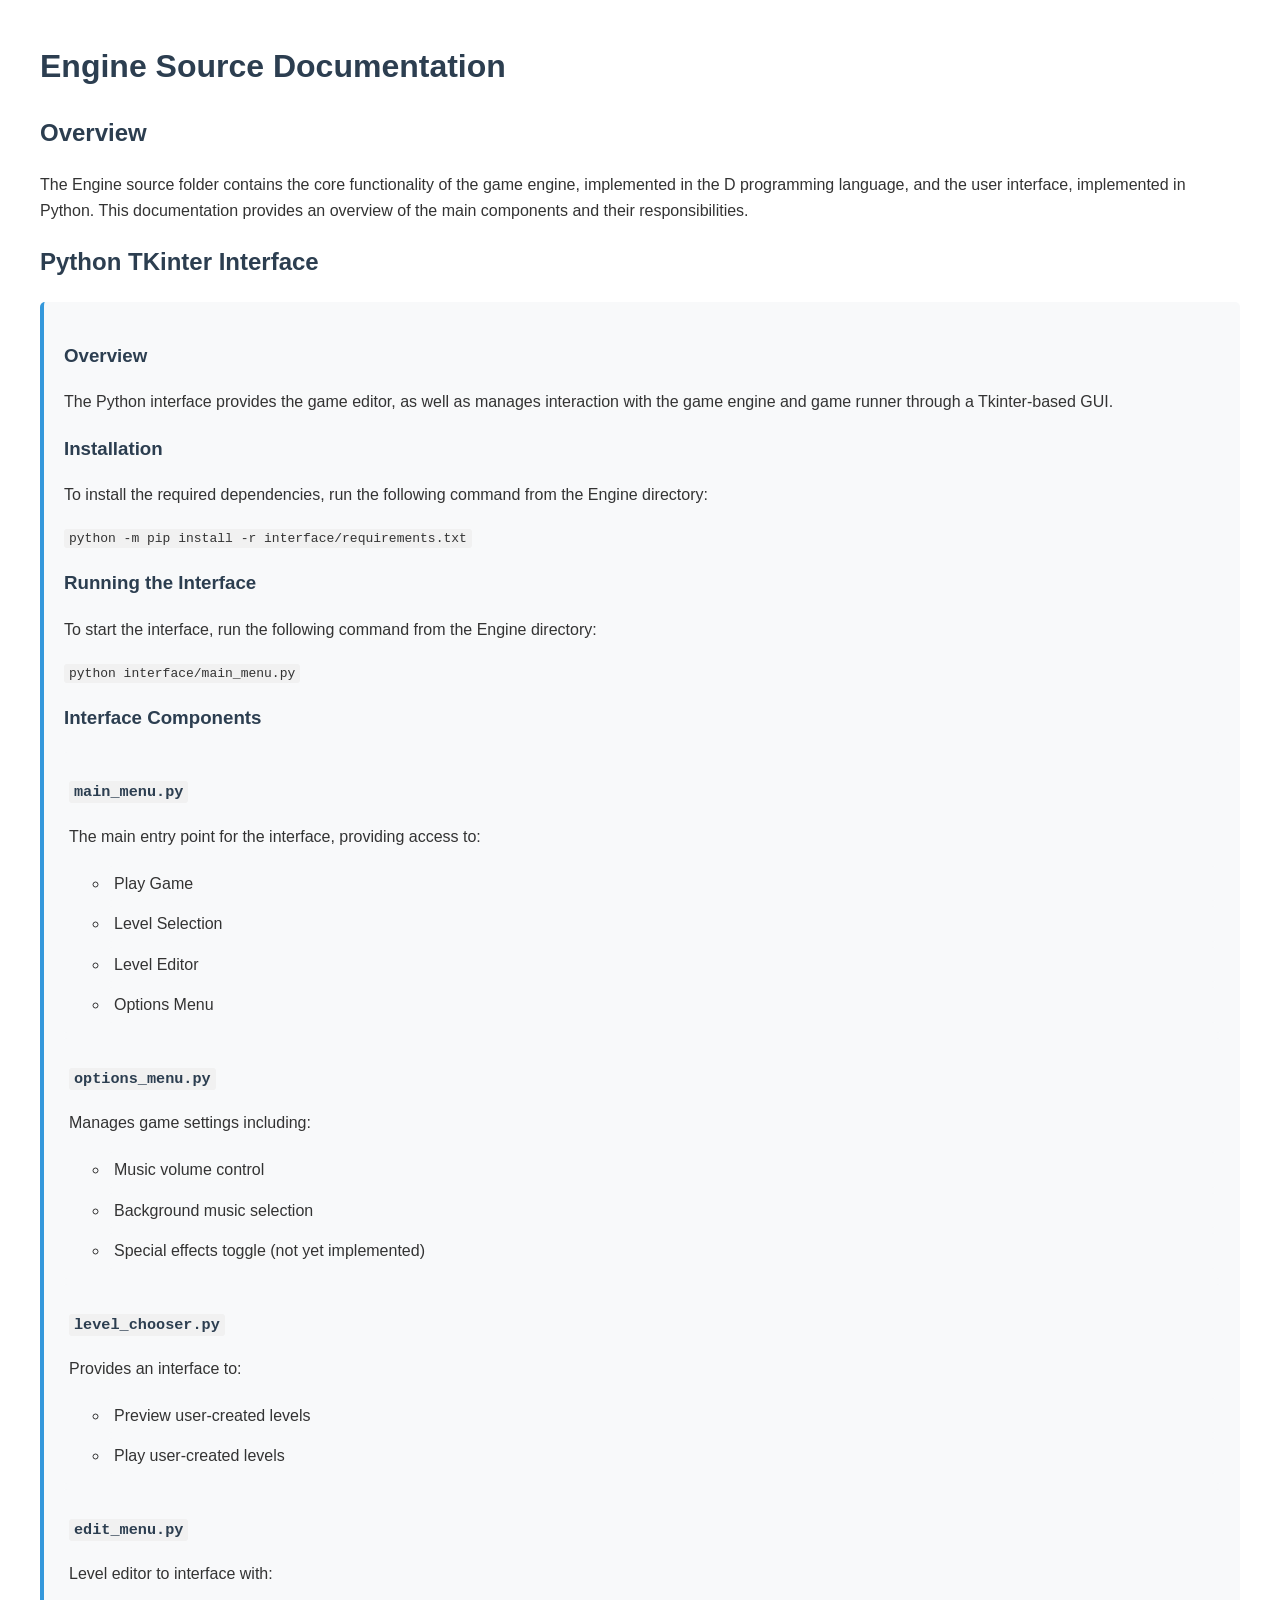
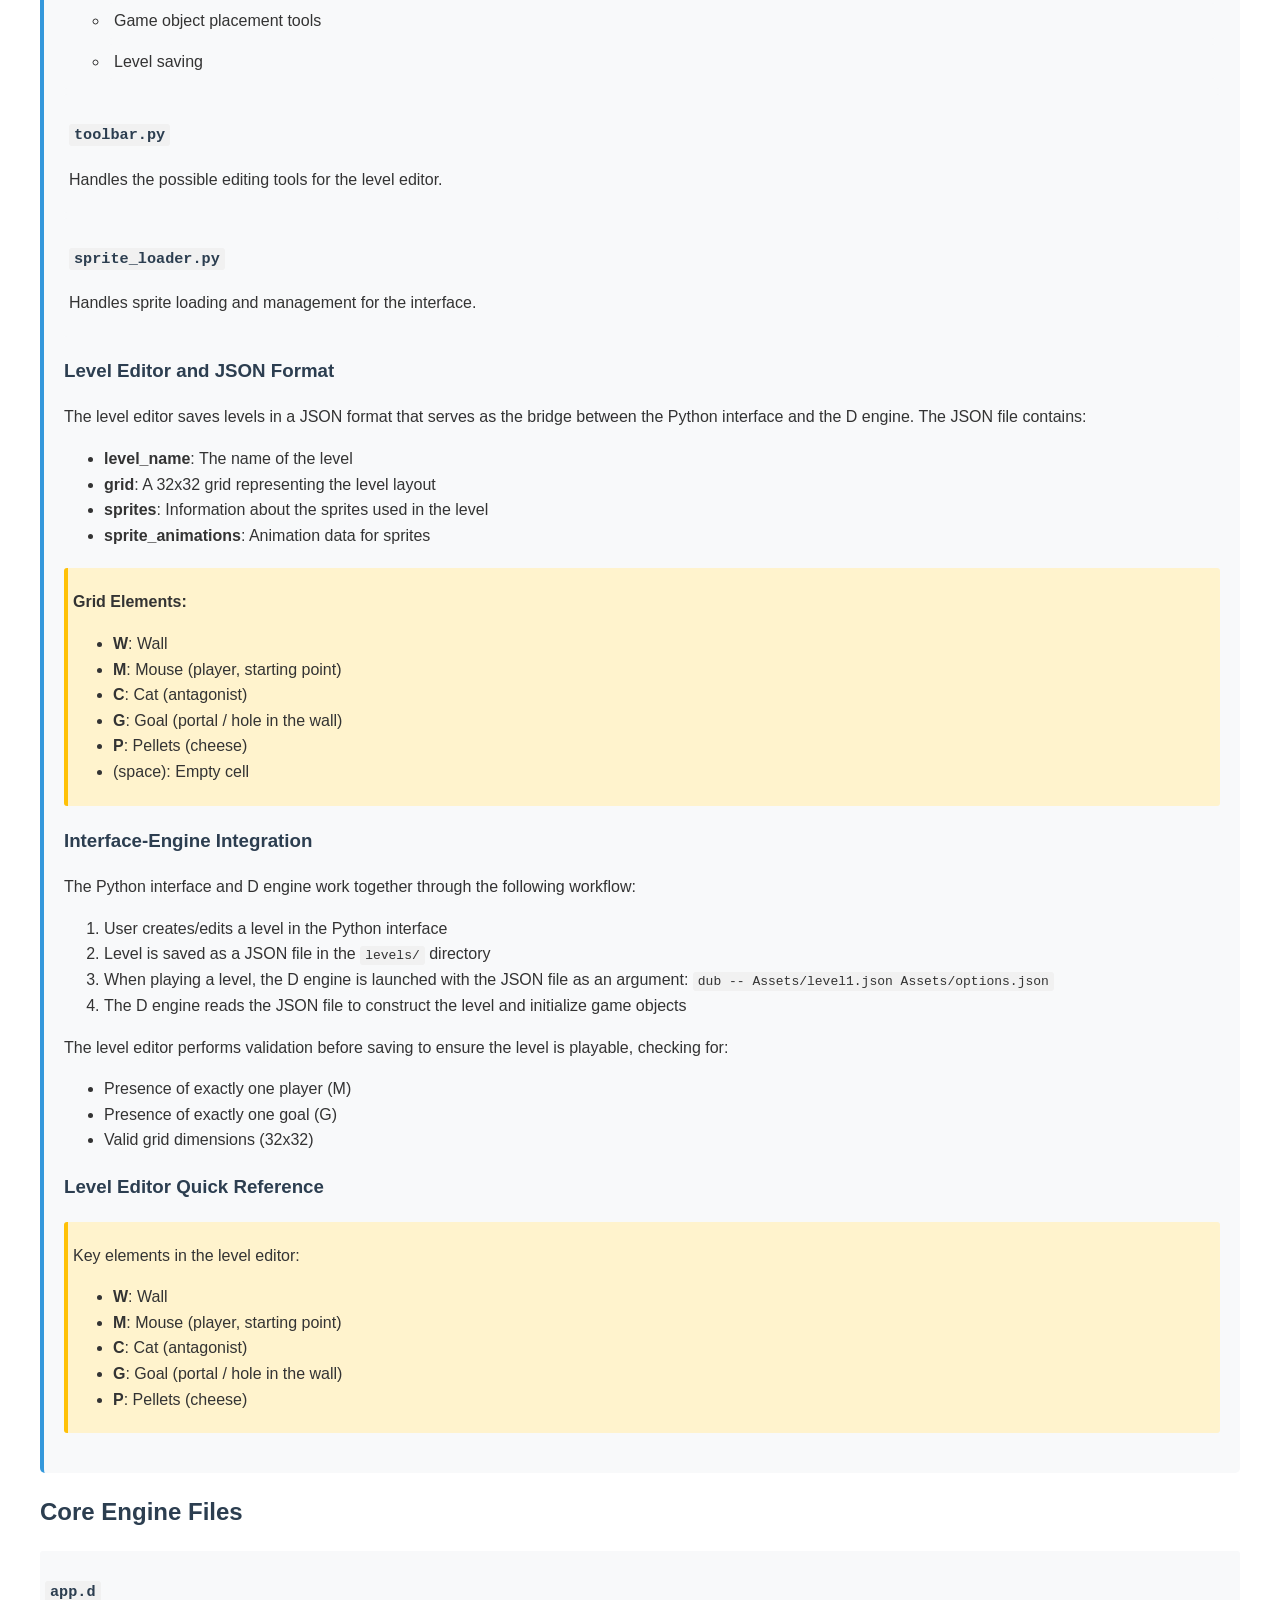
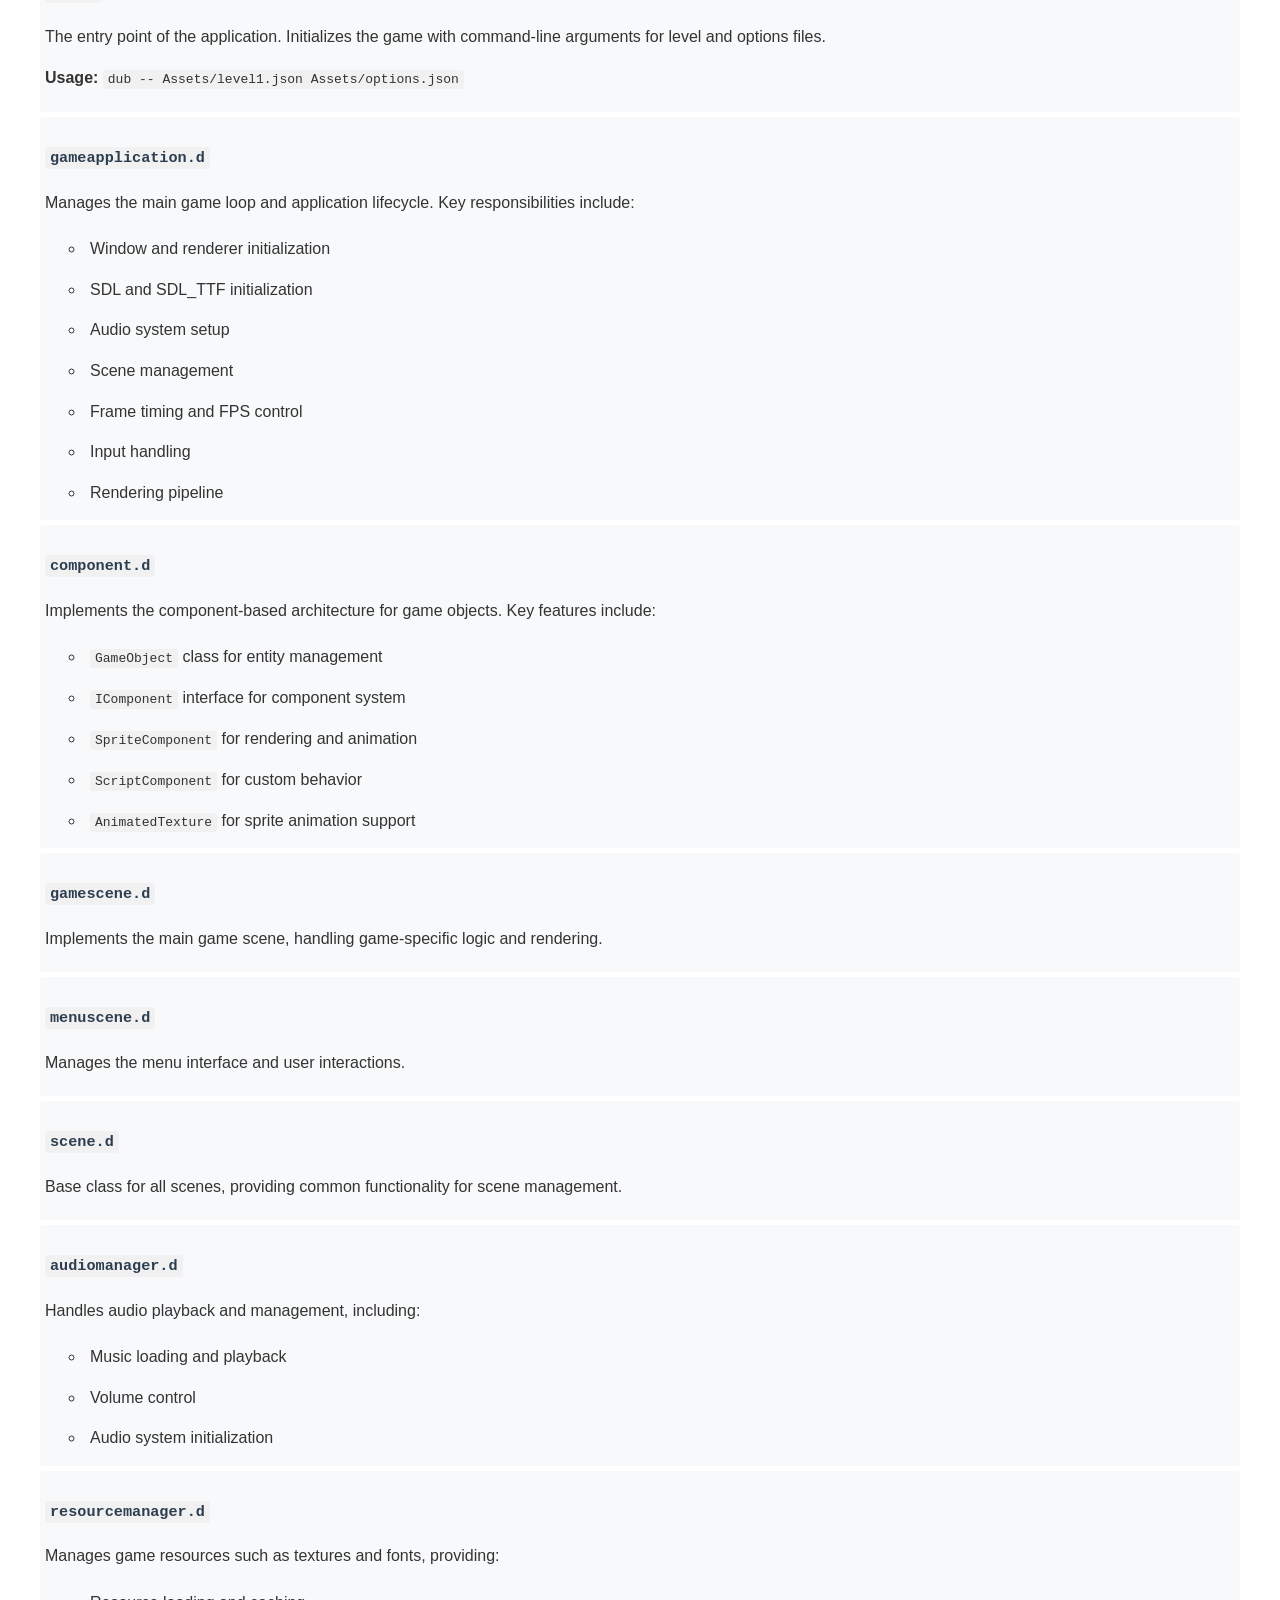
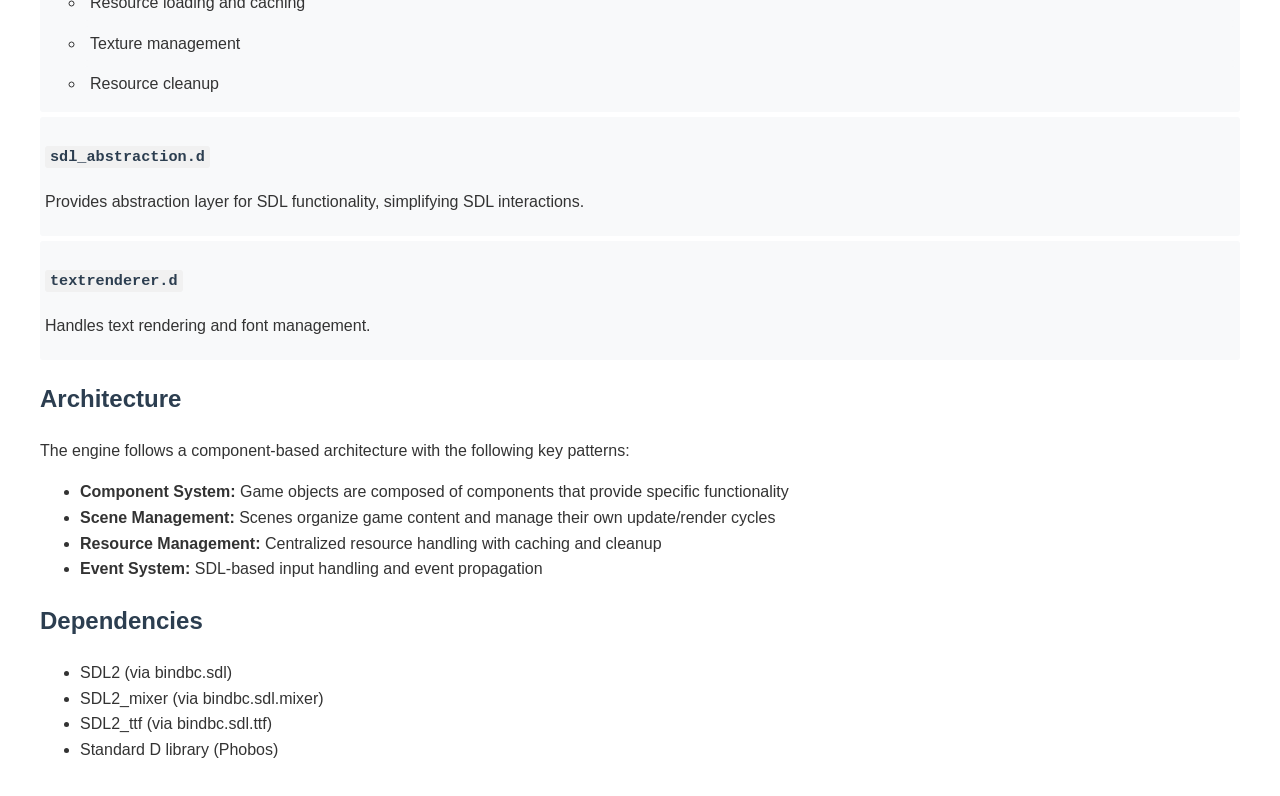
==== documentation.html @ 0b7ec623 "Documentation" ====
<!DOCTYPE html>
<html lang="en">
<head>
    <meta charset="UTF-8">
    <meta name="viewport" content="width=device-width, initial-scale=1.0">
    <title>Engine Source Documentation</title>
    <style>
        body {
            font-family: Arial, sans-serif;
            line-height: 1.6;
            max-width: 1200px;
            margin: 0 auto;
            padding: 20px;
            color: #333;
        }
        h1, h2, h3 {
            color: #2c3e50;
        }
        .file-section {
            background-color: #f8f9fa;
            padding: 20px;
            margin: 20px 0;
            border-radius: 5px;
            border-left: 4px solid #3498db;
        }
        code {
            background-color: #f1f1f1;
            padding: 2px 5px;
            border-radius: 3px;
            font-family: monospace;
        }
        .file-list {
            list-style-type: none;
            padding: 0;
        }
        .file-list li {
            margin: 5px 0;
            padding: 5px;
            background-color: #f8f9fa;
            border-radius: 3px;
        }
        .note {
            background-color: #fff3cd;
            border-left: 4px solid #ffc107;
            padding: 5px;
            margin: 20px 0;
            border-radius: 3px;
        }
    </style>
</head>
<body>
    <h1>Engine Source Documentation</h1>
    
    <h2>Overview</h2>
    <p>The Engine source folder contains the core functionality of the game engine, implemented in the D programming language, and the user interface, implemented in Python. This documentation provides an overview of the main components and their responsibilities.</p>

    <h2>Python TKinter Interface</h2>
    <div class="file-section">
        <h3>Overview</h3>
        <p>The Python interface provides the game editor, as well as manages interaction with the game engine and game runner through a Tkinter-based GUI.</p>
        
        <h3>Installation</h3>
        <p>To install the required dependencies, run the following command from the Engine directory:</p>
        <code>python -m pip install -r interface/requirements.txt</code>
        
        <h3>Running the Interface</h3>
        <p>To start the interface, run the following command from the Engine directory:</p>
        <code>python interface/main_menu.py</code>

        <h3>Interface Components</h3>
        <ul class="file-list">
            <li>
                <h3><code>main_menu.py</code></h3>
                <p>The main entry point for the interface, providing access to:</p>
                <ul>
                    <li>Play Game</li>
                    <li>Level Selection</li>
                    <li>Level Editor</li>
                    <li>Options Menu</li>
                </ul>
            </li>

            <li>
                <h3><code>options_menu.py</code></h3>
                <p>Manages game settings including:</p>
                <ul>
                    <li>Music volume control</li>
                    <li>Background music selection</li>
                    <li>Special effects toggle (not yet implemented)</li>
                </ul>
            </li>

            <li>
                <h3><code>level_chooser.py</code></h3>
                <p>Provides an interface to:</p>
                <ul>
                    <li>Preview user-created levels</li>
                    <li>Play user-created levels</li>
                </ul>
            </li>

            <li>
                <h3><code>edit_menu.py</code></h3>
                <p>Level editor to interface with:</p>
                <ul>
                    <li>Game object placement tools</li>
                    <li>Level saving</li>
                </ul>
            </li>

            <li>
                <h3><code>toolbar.py</code></h3>
                <p>Handles the possible editing tools for the level editor.</p>
            </li>

            <li>
                <h3><code>sprite_loader.py</code></h3>
                <p>Handles sprite loading and management for the interface.</p>
            </li>
        </ul>

        <h3>Level Editor and JSON Format</h3>
        <p>The level editor saves levels in a JSON format that serves as the bridge between the Python interface and the D engine. The JSON file contains:</p>
        <ul>
            <li><strong>level_name</strong>: The name of the level</li>
            <li><strong>grid</strong>: A 32x32 grid representing the level layout</li>
            <li><strong>sprites</strong>: Information about the sprites used in the level</li>
            <li><strong>sprite_animations</strong>: Animation data for sprites</li>
        </ul>

        <div class="note">
            <p><strong>Grid Elements:</strong></p>
            <ul>
                <li><strong>W</strong>: Wall</li>
                <li><strong>M</strong>: Mouse (player, starting point)</li>
                <li><strong>C</strong>: Cat (antagonist)</li>
                <li><strong>G</strong>: Goal (portal / hole in the wall)</li>
                <li><strong>P</strong>: Pellets (cheese)</li>
                <li><strong> </strong> (space): Empty cell</li>
            </ul>
        </div>

        <h3>Interface-Engine Integration</h3>
        <p>The Python interface and D engine work together through the following workflow:</p>
        <ol>
            <li>User creates/edits a level in the Python interface</li>
            <li>Level is saved as a JSON file in the <code>levels/</code> directory</li>
            <li>When playing a level, the D engine is launched with the JSON file as an argument:
                <code>dub -- Assets/level1.json Assets/options.json</code>
            </li>
            <li>The D engine reads the JSON file to construct the level and initialize game objects</li>
        </ol>

        <p>The level editor performs validation before saving to ensure the level is playable, checking for:</p>
        <ul>
            <li>Presence of exactly one player (M)</li>
            <li>Presence of exactly one goal (G)</li>
            <li>Valid grid dimensions (32x32)</li>
        </ul>

        <h3>Level Editor Quick Reference</h3>
        <div class="note">
            <p>Key elements in the level editor:</p>
            <ul>
                <li><strong>W</strong>: Wall</li>
                <li><strong>M</strong>: Mouse (player, starting point)</li>
                <li><strong>C</strong>: Cat (antagonist)</li>
                <li><strong>G</strong>: Goal (portal / hole in the wall)</li>
                <li><strong>P</strong>: Pellets (cheese)</li>
            </ul>
        </div>
    </div>

    <h2>Core Engine Files</h2>
    <ul class="file-list">
        <li>
            <h3><code>app.d</code></h3>
            <p>The entry point of the application. Initializes the game with command-line arguments for level and options files.</p>
            <p><strong>Usage:</strong> <code>dub -- Assets/level1.json Assets/options.json</code></p>
        </li>

        <li>
            <h3><code>gameapplication.d</code></h3>
            <p>Manages the main game loop and application lifecycle. Key responsibilities include:</p>
            <ul>
                <li>Window and renderer initialization</li>
                <li>SDL and SDL_TTF initialization</li>
                <li>Audio system setup</li>
                <li>Scene management</li>
                <li>Frame timing and FPS control</li>
                <li>Input handling</li>
                <li>Rendering pipeline</li>
            </ul>
        </li>

        <li>
            <h3><code>component.d</code></h3>
            <p>Implements the component-based architecture for game objects. Key features include:</p>
            <ul>
                <li><code>GameObject</code> class for entity management</li>
                <li><code>IComponent</code> interface for component system</li>
                <li><code>SpriteComponent</code> for rendering and animation</li>
                <li><code>ScriptComponent</code> for custom behavior</li>
                <li><code>AnimatedTexture</code> for sprite animation support</li>
            </ul>
        </li>

        <li>
            <h3><code>gamescene.d</code></h3>
            <p>Implements the main game scene, handling game-specific logic and rendering.</p>
        </li>

        <li>
            <h3><code>menuscene.d</code></h3>
            <p>Manages the menu interface and user interactions.</p>
        </li>

        <li>
            <h3><code>scene.d</code></h3>
            <p>Base class for all scenes, providing common functionality for scene management.</p>
        </li>

        <li>
            <h3><code>audiomanager.d</code></h3>
            <p>Handles audio playback and management, including:</p>
            <ul>
                <li>Music loading and playback</li>
                <li>Volume control</li>
                <li>Audio system initialization</li>
            </ul>
        </li>

        <li>
            <h3><code>resourcemanager.d</code></h3>
            <p>Manages game resources such as textures and fonts, providing:</p>
            <ul>
                <li>Resource loading and caching</li>
                <li>Texture management</li>
                <li>Resource cleanup</li>
            </ul>
        </li>

        <li>
            <h3><code>sdl_abstraction.d</code></h3>
            <p>Provides abstraction layer for SDL functionality, simplifying SDL interactions.</p>
        </li>

        <li>
            <h3><code>textrenderer.d</code></h3>
            <p>Handles text rendering and font management.</p>
        </li>
    </ul>

    <h2>Architecture</h2>
    <p>The engine follows a component-based architecture with the following key patterns:</p>
    <ul>
        <li><strong>Component System:</strong> Game objects are composed of components that provide specific functionality</li>
        <li><strong>Scene Management:</strong> Scenes organize game content and manage their own update/render cycles</li>
        <li><strong>Resource Management:</strong> Centralized resource handling with caching and cleanup</li>
        <li><strong>Event System:</strong> SDL-based input handling and event propagation</li>
    </ul>

    <h2>Dependencies</h2>
    <ul>
        <li>SDL2 (via bindbc.sdl)</li>
        <li>SDL2_mixer (via bindbc.sdl.mixer)</li>
        <li>SDL2_ttf (via bindbc.sdl.ttf)</li>
        <li>Standard D library (Phobos)</li>
    </ul>
</body>
</html>
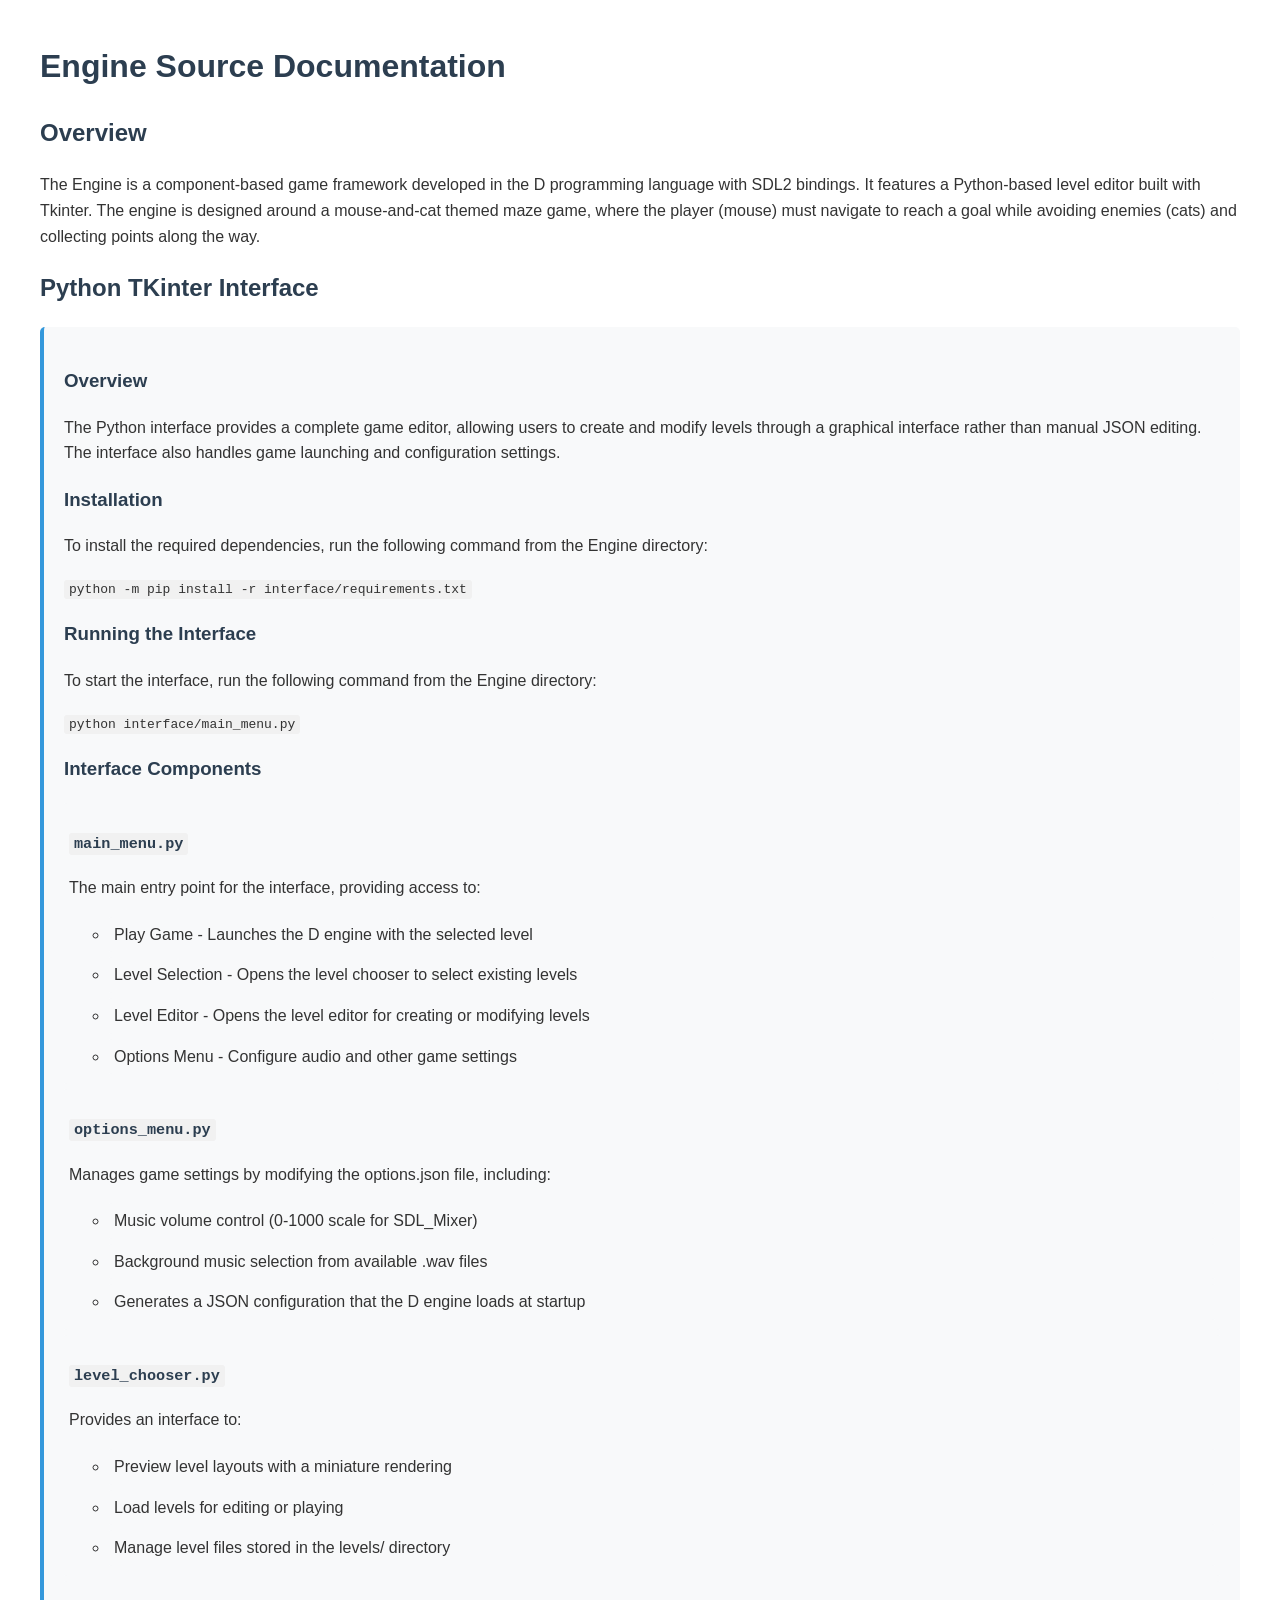
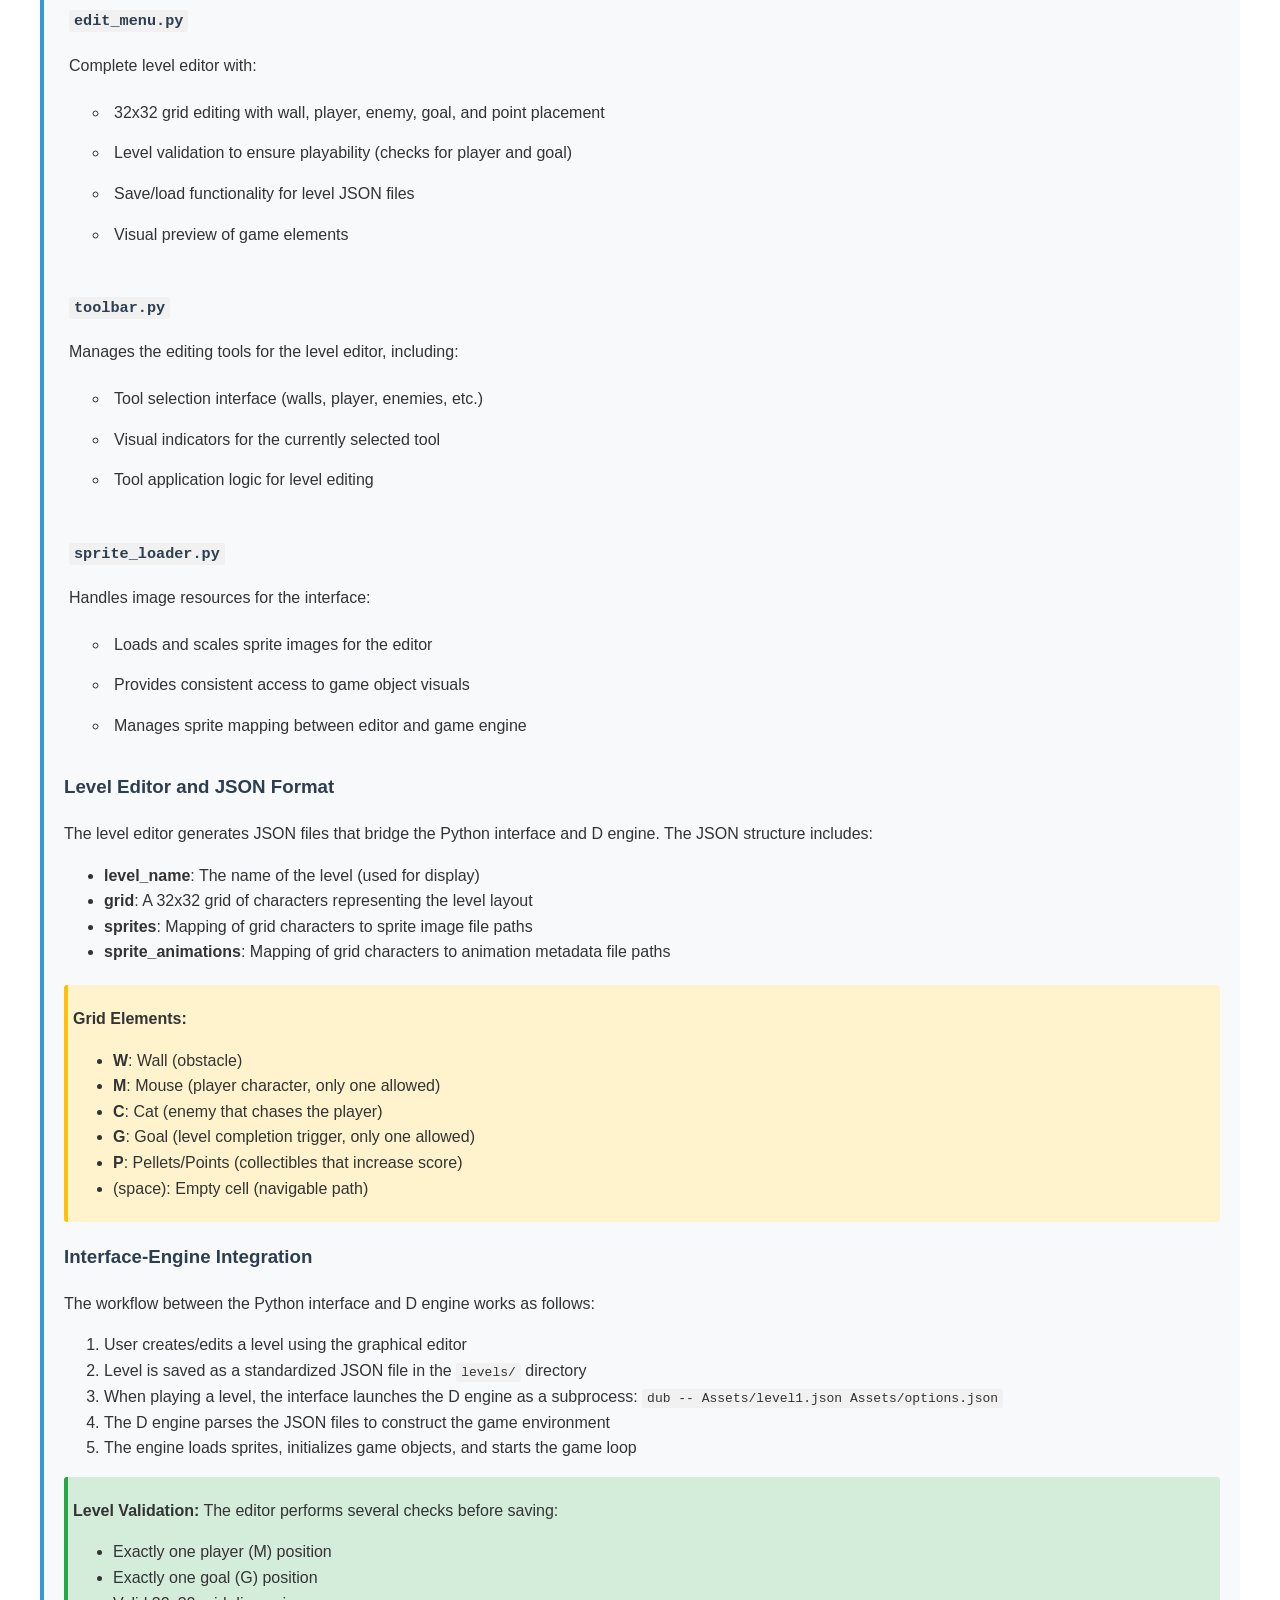
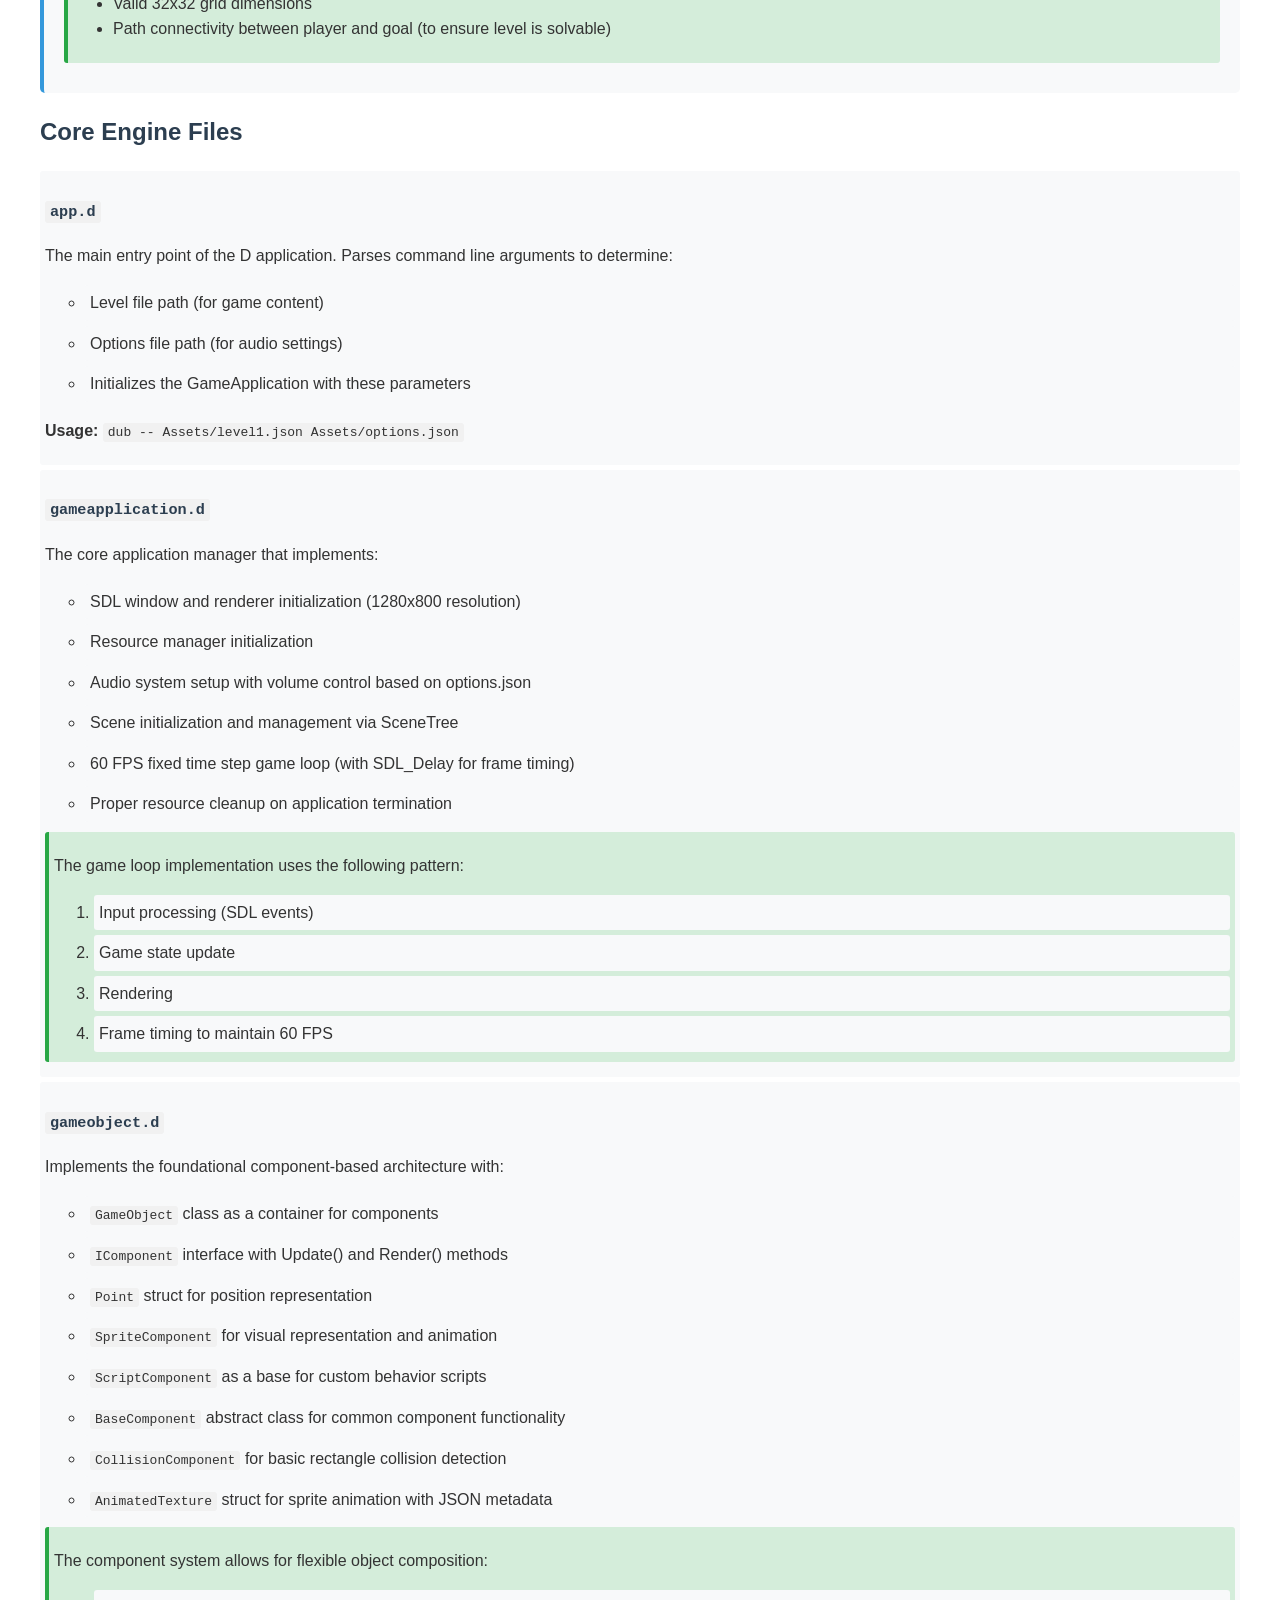
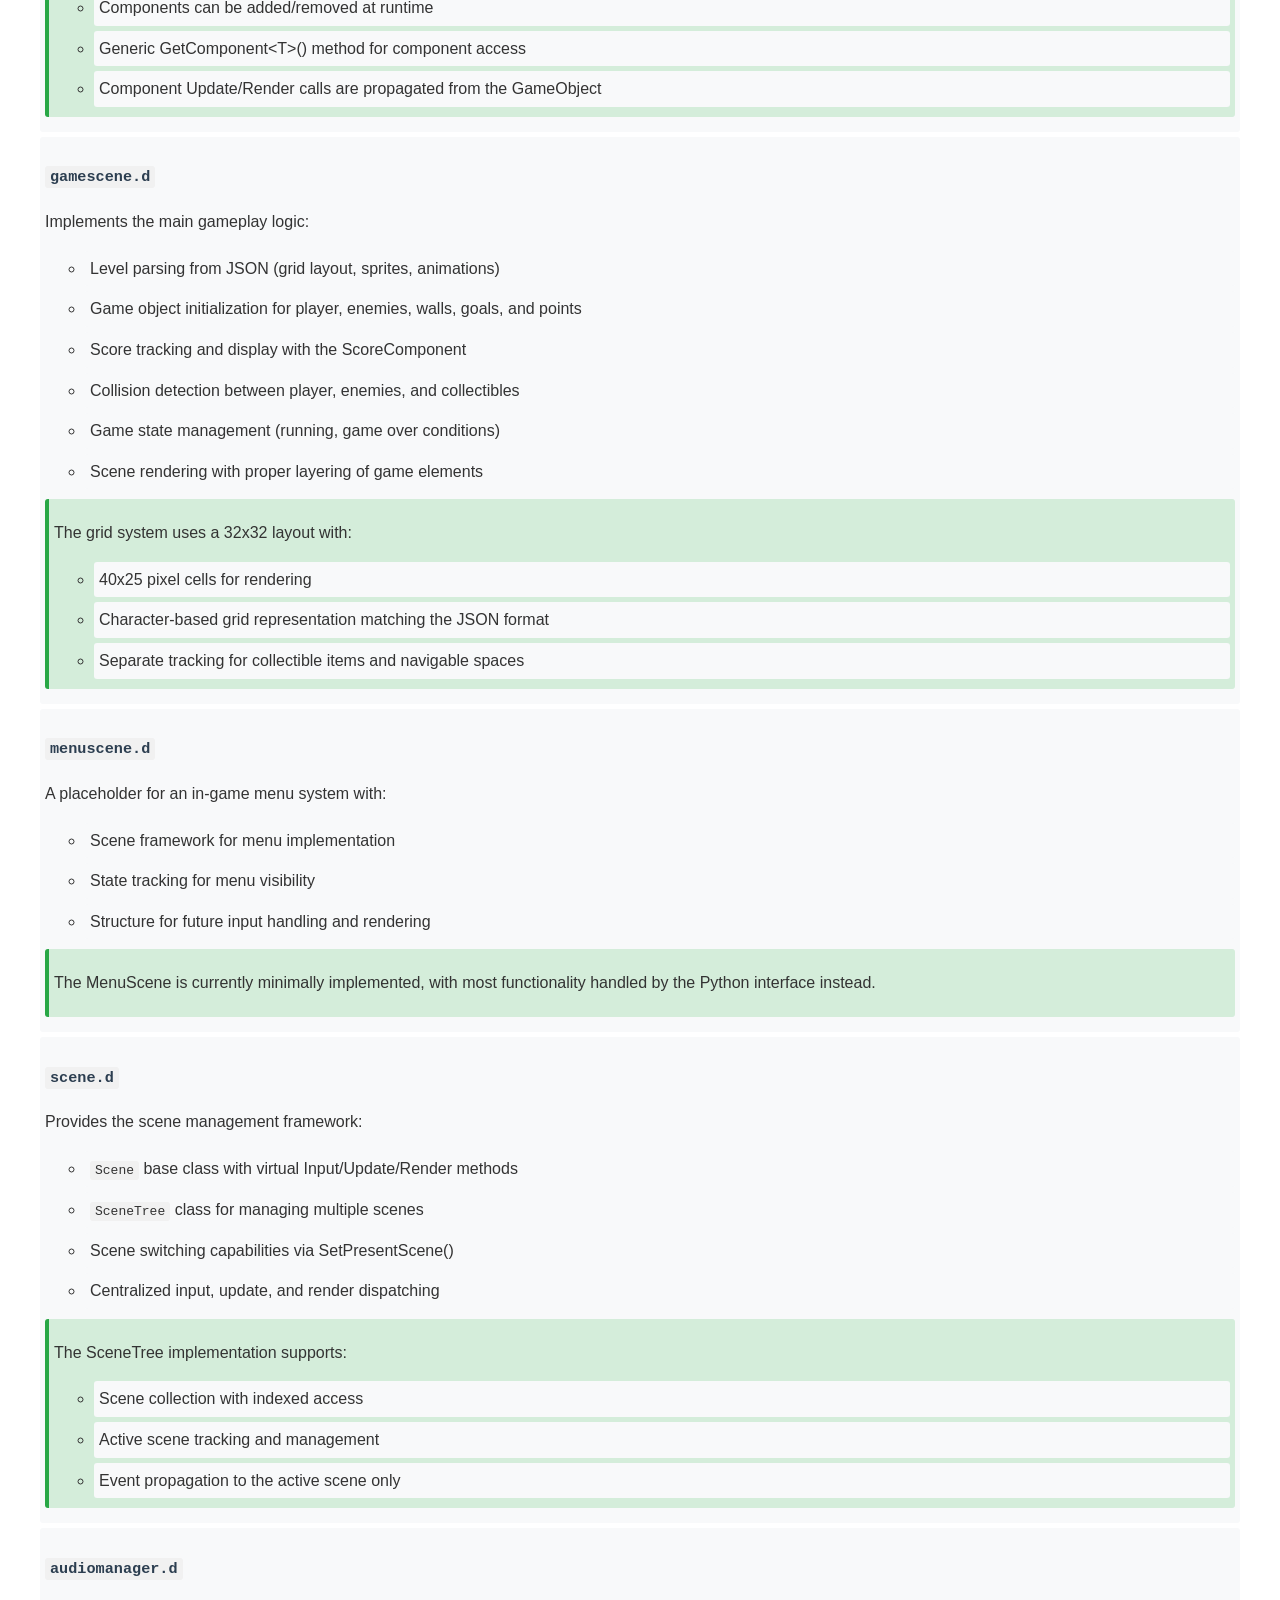
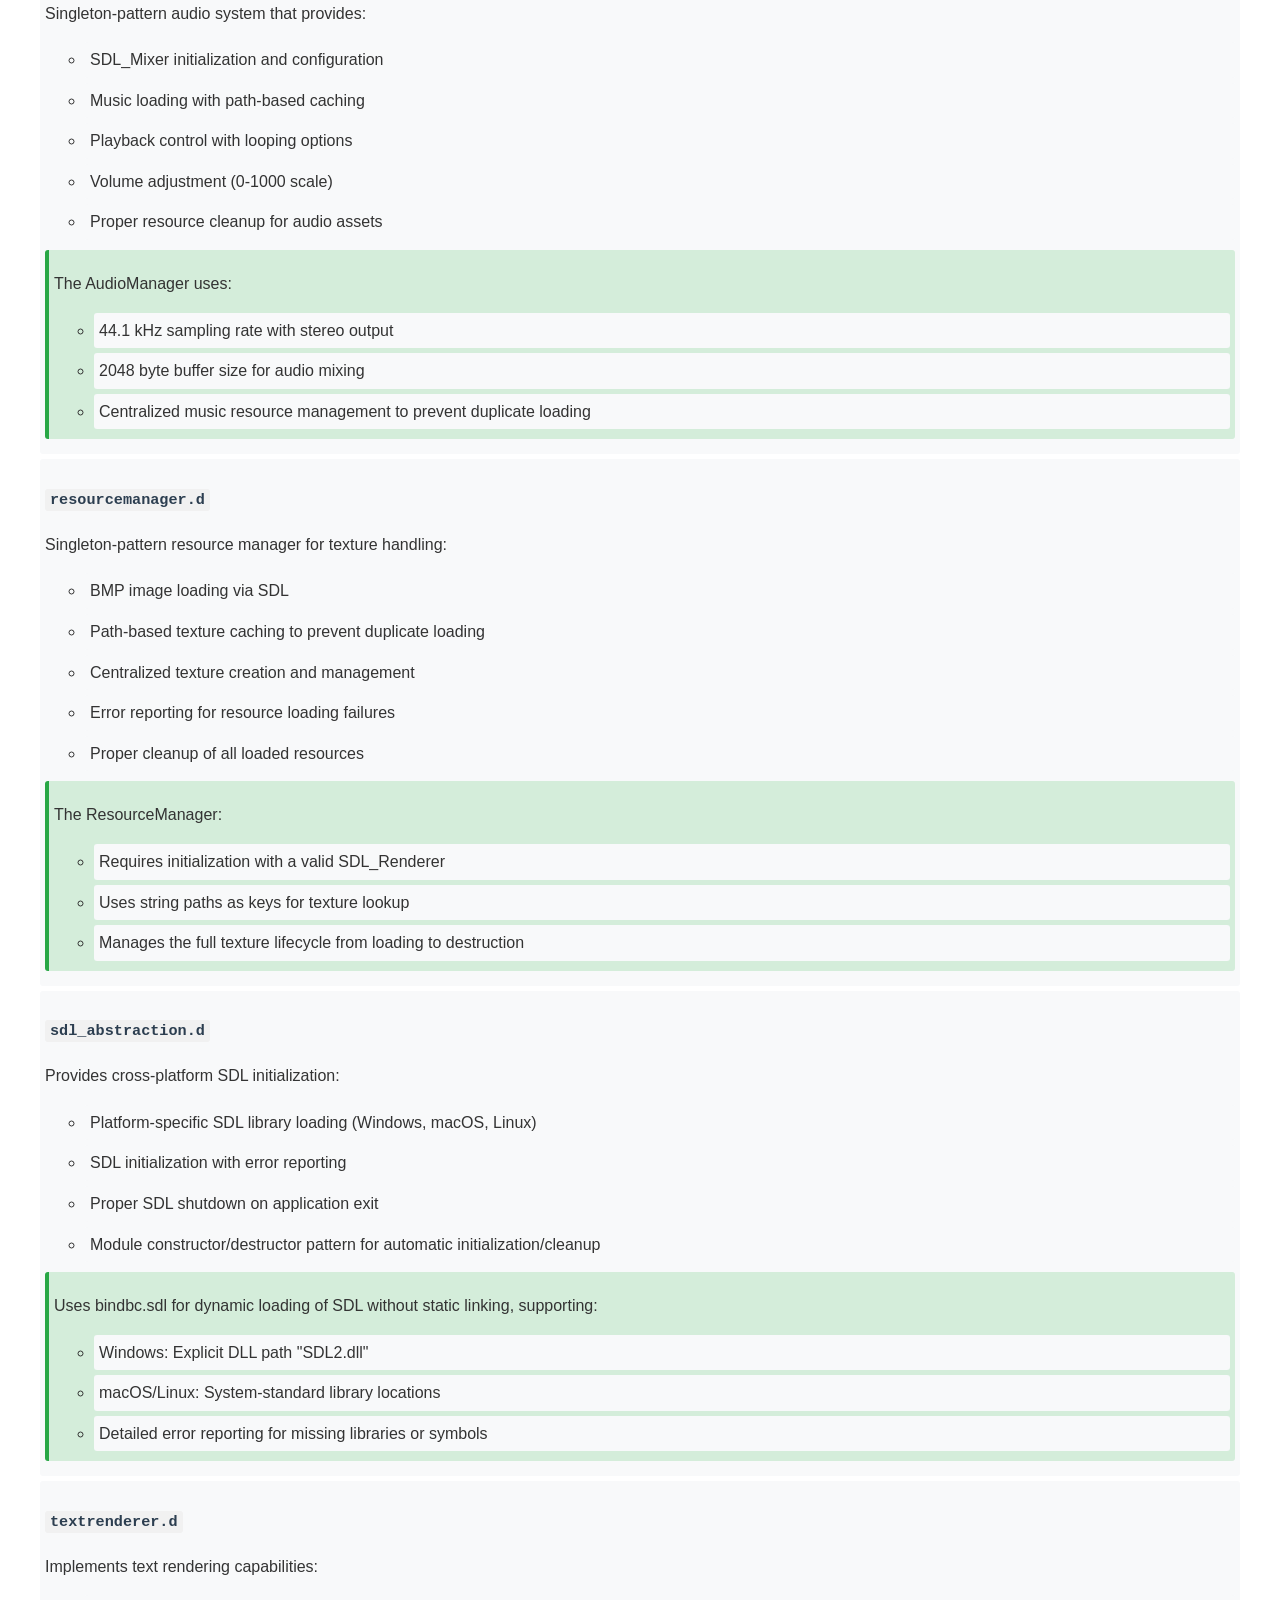
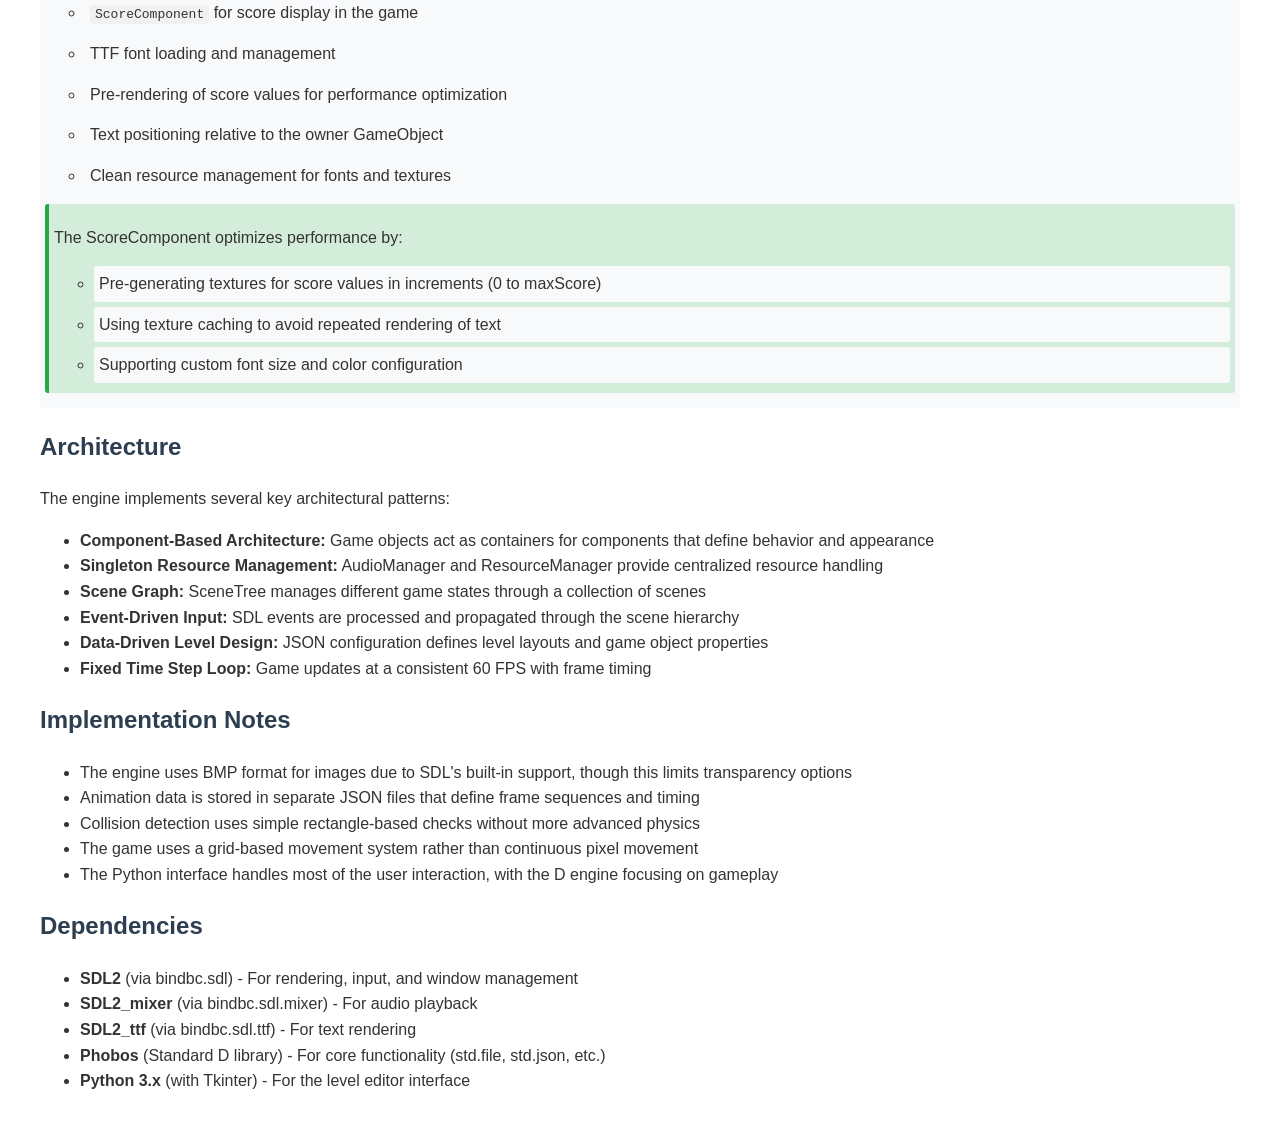
==== commit 474c5520: "Documentation And Updates" ====
--- a/documentation.html
+++ b/documentation.html
@@ -46,18 +46,25 @@
             margin: 20px 0;
             border-radius: 3px;
         }
+        .implementation-note {
+            background-color: #d4edda;
+            border-left: 4px solid #28a745;
+            padding: 5px;
+            margin: 10px 0;
+            border-radius: 3px;
+        }
     </style>
 </head>
 <body>
     <h1>Engine Source Documentation</h1>
     
     <h2>Overview</h2>
-    <p>The Engine source folder contains the core functionality of the game engine, implemented in the D programming language, and the user interface, implemented in Python. This documentation provides an overview of the main components and their responsibilities.</p>
+    <p>The Engine is a component-based game framework developed in the D programming language with SDL2 bindings. It features a Python-based level editor built with Tkinter. The engine is designed around a mouse-and-cat themed maze game, where the player (mouse) must navigate to reach a goal while avoiding enemies (cats) and collecting points along the way.</p>
 
     <h2>Python TKinter Interface</h2>
     <div class="file-section">
         <h3>Overview</h3>
-        <p>The Python interface provides the game editor, as well as manages interaction with the game engine and game runner through a Tkinter-based GUI.</p>
+        <p>The Python interface provides a complete game editor, allowing users to create and modify levels through a graphical interface rather than manual JSON editing. The interface also handles game launching and configuration settings.</p>
         
         <h3>Installation</h3>
         <p>To install the required dependencies, run the following command from the Engine directory:</p>
@@ -73,20 +80,20 @@
                 <h3><code>main_menu.py</code></h3>
                 <p>The main entry point for the interface, providing access to:</p>
                 <ul>
-                    <li>Play Game</li>
-                    <li>Level Selection</li>
-                    <li>Level Editor</li>
-                    <li>Options Menu</li>
+                    <li>Play Game - Launches the D engine with the selected level</li>
+                    <li>Level Selection - Opens the level chooser to select existing levels</li>
+                    <li>Level Editor - Opens the level editor for creating or modifying levels</li>
+                    <li>Options Menu - Configure audio and other game settings</li>
                 </ul>
             </li>
 
             <li>
                 <h3><code>options_menu.py</code></h3>
-                <p>Manages game settings including:</p>
-                <ul>
-                    <li>Music volume control</li>
-                    <li>Background music selection</li>
-                    <li>Special effects toggle (not yet implemented)</li>
+                <p>Manages game settings by modifying the options.json file, including:</p>
+                <ul>
+                    <li>Music volume control (0-1000 scale for SDL_Mixer)</li>
+                    <li>Background music selection from available .wav files</li>
+                    <li>Generates a JSON configuration that the D engine loads at startup</li>
                 </ul>
             </li>
 
@@ -94,79 +101,84 @@
                 <h3><code>level_chooser.py</code></h3>
                 <p>Provides an interface to:</p>
                 <ul>
-                    <li>Preview user-created levels</li>
-                    <li>Play user-created levels</li>
+                    <li>Preview level layouts with a miniature rendering</li>
+                    <li>Load levels for editing or playing</li>
+                    <li>Manage level files stored in the levels/ directory</li>
                 </ul>
             </li>
 
             <li>
                 <h3><code>edit_menu.py</code></h3>
-                <p>Level editor to interface with:</p>
-                <ul>
-                    <li>Game object placement tools</li>
-                    <li>Level saving</li>
+                <p>Complete level editor with:</p>
+                <ul>
+                    <li>32x32 grid editing with wall, player, enemy, goal, and point placement</li>
+                    <li>Level validation to ensure playability (checks for player and goal)</li>
+                    <li>Save/load functionality for level JSON files</li>
+                    <li>Visual preview of game elements</li>
                 </ul>
             </li>
 
             <li>
                 <h3><code>toolbar.py</code></h3>
-                <p>Handles the possible editing tools for the level editor.</p>
+                <p>Manages the editing tools for the level editor, including:</p>
+                <ul>
+                    <li>Tool selection interface (walls, player, enemies, etc.)</li>
+                    <li>Visual indicators for the currently selected tool</li>
+                    <li>Tool application logic for level editing</li>
+                </ul>
             </li>
 
             <li>
                 <h3><code>sprite_loader.py</code></h3>
-                <p>Handles sprite loading and management for the interface.</p>
+                <p>Handles image resources for the interface:</p>
+                <ul>
+                    <li>Loads and scales sprite images for the editor</li>
+                    <li>Provides consistent access to game object visuals</li>
+                    <li>Manages sprite mapping between editor and game engine</li>
+                </ul>
             </li>
         </ul>
 
         <h3>Level Editor and JSON Format</h3>
-        <p>The level editor saves levels in a JSON format that serves as the bridge between the Python interface and the D engine. The JSON file contains:</p>
+        <p>The level editor generates JSON files that bridge the Python interface and D engine. The JSON structure includes:</p>
         <ul>
-            <li><strong>level_name</strong>: The name of the level</li>
-            <li><strong>grid</strong>: A 32x32 grid representing the level layout</li>
-            <li><strong>sprites</strong>: Information about the sprites used in the level</li>
-            <li><strong>sprite_animations</strong>: Animation data for sprites</li>
+            <li><strong>level_name</strong>: The name of the level (used for display)</li>
+            <li><strong>grid</strong>: A 32x32 grid of characters representing the level layout</li>
+            <li><strong>sprites</strong>: Mapping of grid characters to sprite image file paths</li>
+            <li><strong>sprite_animations</strong>: Mapping of grid characters to animation metadata file paths</li>
         </ul>
 
         <div class="note">
             <p><strong>Grid Elements:</strong></p>
             <ul>
-                <li><strong>W</strong>: Wall</li>
-                <li><strong>M</strong>: Mouse (player, starting point)</li>
-                <li><strong>C</strong>: Cat (antagonist)</li>
-                <li><strong>G</strong>: Goal (portal / hole in the wall)</li>
-                <li><strong>P</strong>: Pellets (cheese)</li>
-                <li><strong> </strong> (space): Empty cell</li>
+                <li><strong>W</strong>: Wall (obstacle)</li>
+                <li><strong>M</strong>: Mouse (player character, only one allowed)</li>
+                <li><strong>C</strong>: Cat (enemy that chases the player)</li>
+                <li><strong>G</strong>: Goal (level completion trigger, only one allowed)</li>
+                <li><strong>P</strong>: Pellets/Points (collectibles that increase score)</li>
+                <li><strong> </strong> (space): Empty cell (navigable path)</li>
             </ul>
         </div>
 
         <h3>Interface-Engine Integration</h3>
-        <p>The Python interface and D engine work together through the following workflow:</p>
+        <p>The workflow between the Python interface and D engine works as follows:</p>
         <ol>
-            <li>User creates/edits a level in the Python interface</li>
-            <li>Level is saved as a JSON file in the <code>levels/</code> directory</li>
-            <li>When playing a level, the D engine is launched with the JSON file as an argument:
+            <li>User creates/edits a level using the graphical editor</li>
+            <li>Level is saved as a standardized JSON file in the <code>levels/</code> directory</li>
+            <li>When playing a level, the interface launches the D engine as a subprocess:
                 <code>dub -- Assets/level1.json Assets/options.json</code>
             </li>
-            <li>The D engine reads the JSON file to construct the level and initialize game objects</li>
+            <li>The D engine parses the JSON files to construct the game environment</li>
+            <li>The engine loads sprites, initializes game objects, and starts the game loop</li>
         </ol>
 
-        <p>The level editor performs validation before saving to ensure the level is playable, checking for:</p>
-        <ul>
-            <li>Presence of exactly one player (M)</li>
-            <li>Presence of exactly one goal (G)</li>
-            <li>Valid grid dimensions (32x32)</li>
-        </ul>
-
-        <h3>Level Editor Quick Reference</h3>
-        <div class="note">
-            <p>Key elements in the level editor:</p>
-            <ul>
-                <li><strong>W</strong>: Wall</li>
-                <li><strong>M</strong>: Mouse (player, starting point)</li>
-                <li><strong>C</strong>: Cat (antagonist)</li>
-                <li><strong>G</strong>: Goal (portal / hole in the wall)</li>
-                <li><strong>P</strong>: Pellets (cheese)</li>
+        <div class="implementation-note">
+            <p><strong>Level Validation:</strong> The editor performs several checks before saving:</p>
+            <ul>
+                <li>Exactly one player (M) position</li>
+                <li>Exactly one goal (G) position</li>
+                <li>Valid 32x32 grid dimensions</li>
+                <li>Path connectivity between player and goal (to ensure level is solvable)</li>
             </ul>
         </div>
     </div>
@@ -175,97 +187,222 @@
     <ul class="file-list">
         <li>
             <h3><code>app.d</code></h3>
-            <p>The entry point of the application. Initializes the game with command-line arguments for level and options files.</p>
+            <p>The main entry point of the D application. Parses command line arguments to determine:</p>
+            <ul>
+                <li>Level file path (for game content)</li>
+                <li>Options file path (for audio settings)</li>
+                <li>Initializes the GameApplication with these parameters</li>
+            </ul>
             <p><strong>Usage:</strong> <code>dub -- Assets/level1.json Assets/options.json</code></p>
         </li>
 
         <li>
             <h3><code>gameapplication.d</code></h3>
-            <p>Manages the main game loop and application lifecycle. Key responsibilities include:</p>
-            <ul>
-                <li>Window and renderer initialization</li>
-                <li>SDL and SDL_TTF initialization</li>
-                <li>Audio system setup</li>
-                <li>Scene management</li>
-                <li>Frame timing and FPS control</li>
-                <li>Input handling</li>
-                <li>Rendering pipeline</li>
-            </ul>
-        </li>
-
-        <li>
-            <h3><code>component.d</code></h3>
-            <p>Implements the component-based architecture for game objects. Key features include:</p>
-            <ul>
-                <li><code>GameObject</code> class for entity management</li>
-                <li><code>IComponent</code> interface for component system</li>
-                <li><code>SpriteComponent</code> for rendering and animation</li>
-                <li><code>ScriptComponent</code> for custom behavior</li>
-                <li><code>AnimatedTexture</code> for sprite animation support</li>
-            </ul>
+            <p>The core application manager that implements:</p>
+            <ul>
+                <li>SDL window and renderer initialization (1280x800 resolution)</li>
+                <li>Resource manager initialization</li>
+                <li>Audio system setup with volume control based on options.json</li>
+                <li>Scene initialization and management via SceneTree</li>
+                <li>60 FPS fixed time step game loop (with SDL_Delay for frame timing)</li>
+                <li>Proper resource cleanup on application termination</li>
+            </ul>
+            <div class="implementation-note">
+                <p>The game loop implementation uses the following pattern:</p>
+                <ol>
+                    <li>Input processing (SDL events)</li>
+                    <li>Game state update</li>
+                    <li>Rendering</li>
+                    <li>Frame timing to maintain 60 FPS</li>
+                </ol>
+            </div>
+        </li>
+
+        <li>
+            <h3><code>gameobject.d</code></h3>
+            <p>Implements the foundational component-based architecture with:</p>
+            <ul>
+                <li><code>GameObject</code> class as a container for components</li>
+                <li><code>IComponent</code> interface with Update() and Render() methods</li>
+                <li><code>Point</code> struct for position representation</li>
+                <li><code>SpriteComponent</code> for visual representation and animation</li>
+                <li><code>ScriptComponent</code> as a base for custom behavior scripts</li>
+                <li><code>BaseComponent</code> abstract class for common component functionality</li>
+                <li><code>CollisionComponent</code> for basic rectangle collision detection</li>
+                <li><code>AnimatedTexture</code> struct for sprite animation with JSON metadata</li>
+            </ul>
+            <div class="implementation-note">
+                <p>The component system allows for flexible object composition:</p>
+                <ul>
+                    <li>Components can be added/removed at runtime</li>
+                    <li>Generic GetComponent&lt;T&gt;() method for component access</li>
+                    <li>Component Update/Render calls are propagated from the GameObject</li>
+                </ul>
+            </div>
         </li>
 
         <li>
             <h3><code>gamescene.d</code></h3>
-            <p>Implements the main game scene, handling game-specific logic and rendering.</p>
+            <p>Implements the main gameplay logic:</p>
+            <ul>
+                <li>Level parsing from JSON (grid layout, sprites, animations)</li>
+                <li>Game object initialization for player, enemies, walls, goals, and points</li>
+                <li>Score tracking and display with the ScoreComponent</li>
+                <li>Collision detection between player, enemies, and collectibles</li>
+                <li>Game state management (running, game over conditions)</li>
+                <li>Scene rendering with proper layering of game elements</li>
+            </ul>
+            <div class="implementation-note">
+                <p>The grid system uses a 32x32 layout with:</p>
+                <ul>
+                    <li>40x25 pixel cells for rendering</li>
+                    <li>Character-based grid representation matching the JSON format</li>
+                    <li>Separate tracking for collectible items and navigable spaces</li>
+                </ul>
+            </div>
         </li>
 
         <li>
             <h3><code>menuscene.d</code></h3>
-            <p>Manages the menu interface and user interactions.</p>
+            <p>A placeholder for an in-game menu system with:</p>
+            <ul>
+                <li>Scene framework for menu implementation</li>
+                <li>State tracking for menu visibility</li>
+                <li>Structure for future input handling and rendering</li>
+            </ul>
+            <div class="implementation-note">
+                <p>The MenuScene is currently minimally implemented, with most functionality handled by the Python interface instead.</p>
+            </div>
         </li>
 
         <li>
             <h3><code>scene.d</code></h3>
-            <p>Base class for all scenes, providing common functionality for scene management.</p>
+            <p>Provides the scene management framework:</p>
+            <ul>
+                <li><code>Scene</code> base class with virtual Input/Update/Render methods</li>
+                <li><code>SceneTree</code> class for managing multiple scenes</li>
+                <li>Scene switching capabilities via SetPresentScene()</li>
+                <li>Centralized input, update, and render dispatching</li>
+            </ul>
+            <div class="implementation-note">
+                <p>The SceneTree implementation supports:</p>
+                <ul>
+                    <li>Scene collection with indexed access</li>
+                    <li>Active scene tracking and management</li>
+                    <li>Event propagation to the active scene only</li>
+                </ul>
+            </div>
         </li>
 
         <li>
             <h3><code>audiomanager.d</code></h3>
-            <p>Handles audio playback and management, including:</p>
-            <ul>
-                <li>Music loading and playback</li>
-                <li>Volume control</li>
-                <li>Audio system initialization</li>
-            </ul>
+            <p>Singleton-pattern audio system that provides:</p>
+            <ul>
+                <li>SDL_Mixer initialization and configuration</li>
+                <li>Music loading with path-based caching</li>
+                <li>Playback control with looping options</li>
+                <li>Volume adjustment (0-1000 scale)</li>
+                <li>Proper resource cleanup for audio assets</li>
+            </ul>
+            <div class="implementation-note">
+                <p>The AudioManager uses:</p>
+                <ul>
+                    <li>44.1 kHz sampling rate with stereo output</li>
+                    <li>2048 byte buffer size for audio mixing</li>
+                    <li>Centralized music resource management to prevent duplicate loading</li>
+                </ul>
+            </div>
         </li>
 
         <li>
             <h3><code>resourcemanager.d</code></h3>
-            <p>Manages game resources such as textures and fonts, providing:</p>
-            <ul>
-                <li>Resource loading and caching</li>
-                <li>Texture management</li>
-                <li>Resource cleanup</li>
-            </ul>
+            <p>Singleton-pattern resource manager for texture handling:</p>
+            <ul>
+                <li>BMP image loading via SDL</li>
+                <li>Path-based texture caching to prevent duplicate loading</li>
+                <li>Centralized texture creation and management</li>
+                <li>Error reporting for resource loading failures</li>
+                <li>Proper cleanup of all loaded resources</li>
+            </ul>
+            <div class="implementation-note">
+                <p>The ResourceManager:</p>
+                <ul>
+                    <li>Requires initialization with a valid SDL_Renderer</li>
+                    <li>Uses string paths as keys for texture lookup</li>
+                    <li>Manages the full texture lifecycle from loading to destruction</li>
+                </ul>
+            </div>
         </li>
 
         <li>
             <h3><code>sdl_abstraction.d</code></h3>
-            <p>Provides abstraction layer for SDL functionality, simplifying SDL interactions.</p>
+            <p>Provides cross-platform SDL initialization:</p>
+            <ul>
+                <li>Platform-specific SDL library loading (Windows, macOS, Linux)</li>
+                <li>SDL initialization with error reporting</li>
+                <li>Proper SDL shutdown on application exit</li>
+                <li>Module constructor/destructor pattern for automatic initialization/cleanup</li>
+            </ul>
+            <div class="implementation-note">
+                <p>Uses bindbc.sdl for dynamic loading of SDL without static linking, supporting:</p>
+                <ul>
+                    <li>Windows: Explicit DLL path "SDL2.dll"</li>
+                    <li>macOS/Linux: System-standard library locations</li>
+                    <li>Detailed error reporting for missing libraries or symbols</li>
+                </ul>
+            </div>
         </li>
 
         <li>
             <h3><code>textrenderer.d</code></h3>
-            <p>Handles text rendering and font management.</p>
+            <p>Implements text rendering capabilities:</p>
+            <ul>
+                <li><code>ScoreComponent</code> for score display in the game</li>
+                <li>TTF font loading and management</li>
+                <li>Pre-rendering of score values for performance optimization</li>
+                <li>Text positioning relative to the owner GameObject</li>
+                <li>Clean resource management for fonts and textures</li>
+            </ul>
+            <div class="implementation-note">
+                <p>The ScoreComponent optimizes performance by:</p>
+                <ul>
+                    <li>Pre-generating textures for score values in increments (0 to maxScore)</li>
+                    <li>Using texture caching to avoid repeated rendering of text</li>
+                    <li>Supporting custom font size and color configuration</li>
+                </ul>
+            </div>
         </li>
     </ul>
 
     <h2>Architecture</h2>
-    <p>The engine follows a component-based architecture with the following key patterns:</p>
+    <p>The engine implements several key architectural patterns:</p>
     <ul>
-        <li><strong>Component System:</strong> Game objects are composed of components that provide specific functionality</li>
-        <li><strong>Scene Management:</strong> Scenes organize game content and manage their own update/render cycles</li>
-        <li><strong>Resource Management:</strong> Centralized resource handling with caching and cleanup</li>
-        <li><strong>Event System:</strong> SDL-based input handling and event propagation</li>
+        <li><strong>Component-Based Architecture:</strong> Game objects act as containers for components that define behavior and appearance</li>
+        <li><strong>Singleton Resource Management:</strong> AudioManager and ResourceManager provide centralized resource handling</li>
+        <li><strong>Scene Graph:</strong> SceneTree manages different game states through a collection of scenes</li>
+        <li><strong>Event-Driven Input:</strong> SDL events are processed and propagated through the scene hierarchy</li>
+        <li><strong>Data-Driven Level Design:</strong> JSON configuration defines level layouts and game object properties</li>
+        <li><strong>Fixed Time Step Loop:</strong> Game updates at a consistent 60 FPS with frame timing</li>
+    </ul>
+
+    <h2>Implementation Notes</h2>
+    <ul>
+        <li>The engine uses BMP format for images due to SDL's built-in support, though this limits transparency options</li>
+        <li>Animation data is stored in separate JSON files that define frame sequences and timing</li>
+        <li>Collision detection uses simple rectangle-based checks without more advanced physics</li>
+        <li>The game uses a grid-based movement system rather than continuous pixel movement</li>
+        <li>The Python interface handles most of the user interaction, with the D engine focusing on gameplay</li>
     </ul>
 
     <h2>Dependencies</h2>
     <ul>
-        <li>SDL2 (via bindbc.sdl)</li>
-        <li>SDL2_mixer (via bindbc.sdl.mixer)</li>
-        <li>SDL2_ttf (via bindbc.sdl.ttf)</li>
-        <li>Standard D library (Phobos)</li>
+        <li><strong>SDL2</strong> (via bindbc.sdl) - For rendering, input, and window management</li>
+        <li><strong>SDL2_mixer</strong> (via bindbc.sdl.mixer) - For audio playback</li>
+        <li><strong>SDL2_ttf</strong> (via bindbc.sdl.ttf) - For text rendering</li>
+        <li><strong>Phobos</strong> (Standard D library) - For core functionality (std.file, std.json, etc.)</li>
+        <li><strong>Python 3.x</strong> (with Tkinter) - For the level editor interface</li>
     </ul>
+
+  
 </body>
-</html> +</html>
